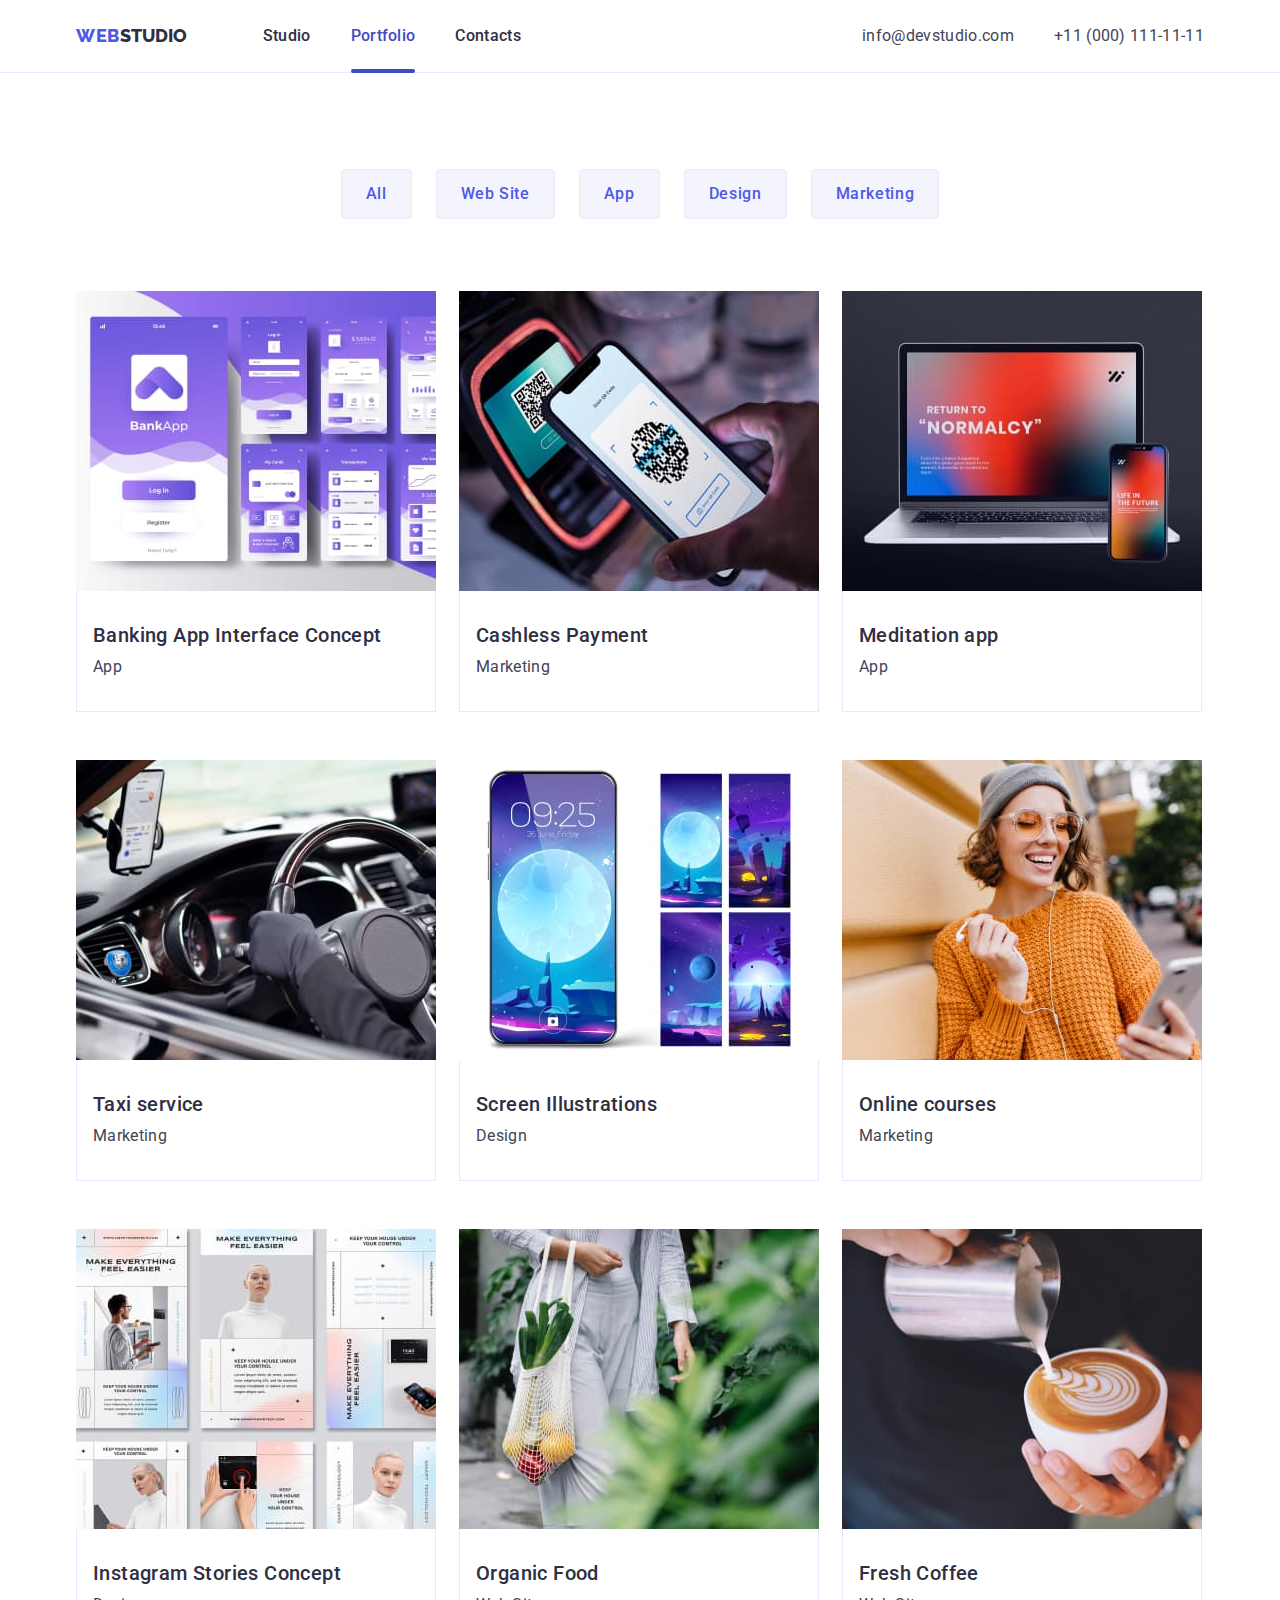
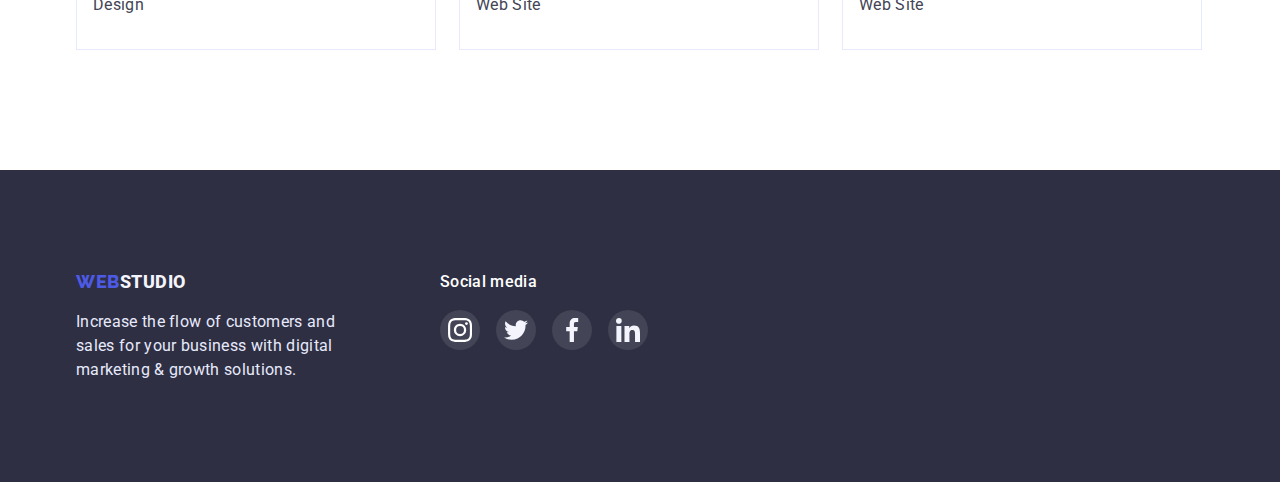
==== portfolio.html @ 7a806e2a "Initial commit" ====
<!DOCTYPE html>
<html lang="en">
  <head>
    <meta charset="UTF-8" />
    <meta http-equiv="X-UA-Compatible" content="IE=edge" />
    <meta name="viewport" content="width=device-width, initial-scale=1.0" />
    <title>Document</title>
    <link rel="preconnect" href="https://fonts.googleapis.com" />
    <link rel="preconnect" href="https://fonts.gstatic.com" crossorigin />
    <link
      rel="stylesheet"
      href="https://cdnjs.cloudflare.com/ajax/libs/modern-normalize/1.1.0/modern-normalize.css"
      integrity="sha512-Y0MM+V6ymRKN2zStTqzQ227DWhhp4Mzdo6gnlRnuaNCbc+YN/ZH0sBCLTM4M0oSy9c9VKiCvd4Jk44aCLrNS5Q=="
      crossorigin="anonymous"
      referrerpolicy="no-referrer"
    />
    <link
      href="https://fonts.googleapis.com/css2?family=Raleway:wght@400;500;600;700;800&family=Roboto:wght@400;500;700&display=swap"
      rel="stylesheet"
    />
    <link rel="stylesheet" href="./css/styles.css" />
  </head>
  <body>
    <header class="header">
      <div class="container header-container">
        <nav class="header-navigation">
          <a href="./index.html" class="header-logo link"
            ><span class="logo-blue">Web</span>Studio</a
          >
          <ul class="header-list list">
            <li class="header-item">
              <a href="./index.html" class="header-link link">Studio</a>
            </li>
            <li class="header-item">
              <a href="./portfolio.html" class="header-link link current"
                >Portfolio</a
              >
            </li>
            <li class="header-item">
              <a href="" class="header-link link">Contacts</a>
            </li>
          </ul>
        </nav>
        <address>
          <ul class="list contacts-list">
            <li>
              <a href="mailto:info@devstudio.com" class="header-email link"
                >info@devstudio.com</a
              >
            </li>
            <li>
              <a href="tel:+110001111111" class="header-tel link"
                >+11 (000) 111-11-11</a
              >
            </li>
          </ul>
        </address>
      </div>
    </header>
    <main>
      <!-- наши проекты -->
      <section class="projects">
        <div class="container">
          <h1 class="projects-title">Projects</h1>

          <ul class="projects-list list">
            <li class="projects-item">
              <button class="projects-button" type="button">All</button>
            </li>
            <li class="projects-item">
              <button class="projects-button" type="button">Web Site</button>
            </li>
            <li class="projects-item">
              <button class="projects-button" type="button">App</button>
            </li>
            <li class="projects-item">
              <button class="projects-button" type="button">Design</button>
            </li>
            <li class="projects-item">
              <button class="projects-button" type="button">Marketing</button>
            </li>
          </ul>

          <!-- примеры работ -->

          <ul class="jobs-list list">
            <li class="jobs-item">
              <a class="jobs-link link" href="./index.html">
                <div class="jobs-pic-thumb">
                  <img
                    class="jobs-pic"
                    src="./images/bank-app.jpg"
                    alt="bank-app screenshot"
                    width="360"
                  />
                  <div class="overlay">
                    <p class="text-absolute">
                      14 Stylish and User-Friendly App Design Concepts · Task
                      Manager App · Calorie Tracker App · Exotic Fruit Ecommerce
                      App · Cloud Storage App
                    </p>
                  </div>
                </div>
                <div class="jobs-information">
                  <h2 class="jobs-aftertitle">Banking App Interface Concept</h2>
                  <p class="jobs-paragraph">App</p>
                </div>
              </a>
            </li>
            <li class="jobs-item">
              <a class="jobs-link link" href="index.html">
                <div class="jobs-pic-thumb">
                  <img
                    class="jobs-pic"
                    src="./images/cashless-payment.jpg"
                    alt="cashless payment screen"
                    width="360"
                  />

                  <div class="overlay">
                    <p class="text-absolute">
                      14 Stylish and User-Friendly App Design Concepts · Task
                      Manager App · Calorie Tracker App · Exotic Fruit Ecommerce
                      App · Cloud Storage App
                    </p>
                  </div>
                </div>

                <div class="jobs-information">
                  <h2 class="jobs-aftertitle">Cashless Payment</h2>
                  <p class="jobs-paragraph">Marketing</p>
                </div>
              </a>
            </li>
            <li class="jobs-item">
              <a class="jobs-link link" href="./index.html">
                <div class="jobs-pic-thumb">
                  <img
                    class="jobs-pic"
                    src="./images/meditation-app.jpg"
                    alt="desktop and mobile aplications screens"
                    width="360"
                  />
                  <div class="overlay">
                    <p class="text-absolute">
                      14 Stylish and User-Friendly App Design Concepts · Task
                      Manager App · Calorie Tracker App · Exotic Fruit Ecommerce
                      App · Cloud Storage App
                    </p>
                  </div>
                </div>

                <div class="jobs-information">
                  <h2 class="jobs-aftertitle">Meditation app</h2>
                  <p class="jobs-paragraph">App</p>
                </div>
              </a>
            </li>
            <li class="jobs-item">
              <a class="jobs-link link" href="">
                <div class="jobs-pic-thumb">
                  <img
                    class="jobs-pic"
                    src="./images/taxi-service.jpg"
                    alt="Taxi image"
                    width="360"
                  />
                  <div class="overlay">
                    <p class="text-absolute">
                      14 Stylish and User-Friendly App Design Concepts · Task
                      Manager App · Calorie Tracker App · Exotic Fruit Ecommerce
                      App · Cloud Storage App
                    </p>
                  </div>
                </div>
                <div class="jobs-information">
                  <h2 class="jobs-aftertitle">Taxi service</h2>
                  <p class="jobs-paragraph">Marketing</p>
                </div>
              </a>
            </li>
            <li class="jobs-item">
              <a class="jobs-link link" href="">
                <div class="jobs-pic-thumb">
                  <img
                    class="jobs-pic"
                    src="./images/screen-illustrations.jpg"
                    alt="mobile app screen illustration"
                    width="360"
                  />
                  <div class="overlay">
                    <p class="text-absolute">
                      14 Stylish and User-Friendly App Design Concepts · Task
                      Manager App · Calorie Tracker App · Exotic Fruit Ecommerce
                      App · Cloud Storage App
                    </p>
                  </div>
                </div>
                <div class="jobs-information">
                  <h2 class="jobs-aftertitle">Screen Illustrations</h2>
                  <p class="jobs-paragraph">Design</p>
                </div>
              </a>
            </li>
            <li class="jobs-item">
              <a class="jobs-link link" href="">
                <div class="jobs-pic-thumb">
                  <img
                    class="jobs-pic"
                    src="./images/online-courses.jpg"
                    alt="girl with headphones"
                  />
                  <div class="overlay">
                    <p class="text-absolute">
                      14 Stylish and User-Friendly App Design Concepts · Task
                      Manager App · Calorie Tracker App · Exotic Fruit Ecommerce
                      App · Cloud Storage App
                    </p>
                  </div>
                </div>
                <div class="jobs-information">
                  <h2 class="jobs-aftertitle">Online courses</h2>
                  <p class="jobs-paragraph">Marketing</p>
                </div>
              </a>
            </li>
            <li class="jobs-item">
              <a class="jobs-link link" href="">
                <div class="jobs-pic-thumb">
                  <img
                    class="jobs-pic"
                    src="./images/isnta-stories.jpg"
                    alt="instagram stories design"
                    width="360"
                  />
                  <div class="overlay">
                    <p class="text-absolute">
                      14 Stylish and User-Friendly App Design Concepts · Task
                      Manager App · Calorie Tracker App · Exotic Fruit Ecommerce
                      App · Cloud Storage App
                    </p>
                  </div>
                </div>
                <div class="jobs-information">
                  <h2 class="jobs-aftertitle">Instagram Stories Concept</h2>
                  <p class="jobs-paragraph">Design</p>
                </div>
              </a>
            </li>
            <li class="jobs-item">
              <a class="jobs-link link" href="">
                <div class="jobs-pic-thumb">
                  <img
                    class="jobs-pic"
                    src="./images/organic-food.jpg"
                    alt="healthy food"
                    width="360"
                  />
                  <div class="overlay">
                    <p class="text-absolute">
                      14 Stylish and User-Friendly App Design Concepts · Task
                      Manager App · Calorie Tracker App · Exotic Fruit Ecommerce
                      App · Cloud Storage App
                    </p>
                  </div>
                </div>
                <div class="jobs-information">
                  <h2 class="jobs-aftertitle">Organic Food</h2>
                  <p class="jobs-paragraph">Web Site</p>
                </div>
              </a>
            </li>
            <li class="jobs-item">
              <a class="jobs-link link" href="">
                <div class="jobs-pic-thumb">
                  <img
                    class="jobs-pic"
                    src="./images/fresh-coffee.jpg"
                    alt="fresh-coffee"
                    width="360"
                  />
                  <div class="overlay">
                    <p class="text-absolute">
                      14 Stylish and User-Friendly App Design Concepts · Task
                      Manager App · Calorie Tracker App · Exotic Fruit Ecommerce
                      App · Cloud Storage App
                    </p>
                  </div>
                </div>
                <div class="jobs-information">
                  <h2 class="jobs-aftertitle">Fresh Coffee</h2>
                  <p class="jobs-paragraph">Web Site</p>
                </div>
              </a>
            </li>
          </ul>
        </div>
      </section>
    </main>
    <footer class="footer">
      <div class="container footer-flex">
        <div class="footer-container">
          <a href="./index.html" class="footer-logo link"
            ><span class="logo-blue">Web</span>Studio</a
          >
          <p class="footer-paragraph">
            Increase the flow of customers and sales for your business with
            digital marketing & growth solutions.
          </p>
        </div>
        <div class="footer-links">
          <span class="footer-title">Social media</span>
          <ul class="footer-links-list list">
            <li class="footer-links-item">
              <a href="">
                <svg class="footer-social-icon">
                  <use href="./images/icons.svg#icon-instagram-2"></use>
                </svg>
              </a>
            </li>
            <li class="footer-links-item">
              <a href="">
                <svg class="footer-social-icon">
                  <use href="./images/icons.svg#icon-twitter-1"></use>
                </svg>
              </a>
            </li>
            <li class="footer-links-item">
              <a href="">
                <svg class="footer-social-icon">
                  <use href="./images/icons.svg#icon-facebook-1"></use>
                </svg>
              </a>
            </li>
            <li class="footer-links-item">
              <a href="">
                <svg class="footer-social-icon">
                  <use href="./images/icons.svg#icon-linkedin-1"></use>
                </svg>
              </a>
            </li>
          </ul>
        </div>
      </div>
    </footer>
  </body>
</html>
---- css/styles.css ----
:root {
  --primary-text-color: #2e2f42;
  --action-color: #404bbf;
  --primary-bg-color: #ffffff;
  --secondary-bg-color: #f4f4fd;
  --hero-color: #2e2f42;
}

p,
h1,
h2,
h3,
h4,
h5,
h6 {
  margin: 0;
}
ul {
  padding-left: 0;
  margin: 0;
}

button {
  cursor: pointer;
}
address {
  font-style: normal;
}

image {
  display: block;
  max-width: 100%;
  height: auto;
}
.container {
  width: 1158px;
  padding-left: 15px;
  padding-right: 15px;
  margin: 0 auto;
}

body {
  font-family: "Roboto", sans-serif;
}

.link {
  text-decoration: none;
}
.list {
  list-style: none;
}
.header {
  background-color: var(--primary-bg-color);
  padding-top: 24px;
  padding-bottom: 24px;
  border-bottom: 1px solid #e7e9fc;
}

.header-container {
  display: flex;
}
.header-navigation {
  display: flex;
  margin-right: auto;
}

.header-logo {
  font-family: "Raleway";
  font-style: normal;
  font-weight: 800;
  font-size: 18px;
  line-height: 1.33;
  text-transform: uppercase;
  color: var(--primary-text-color);
  margin-right: 76px;
}

.logo-blue {
  font-family: "Raleway";
  font-weight: 800;
  font-size: 18px;
  line-height: 1.33;
  letter-spacing: 0.03em;
  text-transform: uppercase;
  color: #4d5ae5;
}

.header-list {
  display: flex;
  gap: 40px;
}

.header-item {
}

.header-link {
  position: relative;
  font-weight: 500;
  font-size: 16px;
  line-height: 1.5;
  letter-spacing: 0.02em;
  color: var(--primary-text-color);
  transition-property: color;
  transition-duration: 250ms;
  transition-timing-function: cubic-bezier(0.4, 0, 0.2, 1);
}

.header-link:hover,
.header-link:focus {
  color: var(--action-color);
}

.current::after {
  display: block;
  position: absolute;
  width: 100%;
  height: 4px;
  left: 0px;
  top: 43px;
  background: #404bbf;
  border-radius: 2px;
  content: "";
}

.header-link.current {
  color: var(--action-color);
}
.contacts-list {
  display: flex;
}

.header-email {
  font-style: normal;
  font-size: 16px;
  line-height: 1.5;
  letter-spacing: 0.02em;
  color: #434455;
  transition-property: color;
  transition-duration: 250ms;
  transition-timing-function: cubic-bezier(0.4, 0, 0.2, 1);
}
.header-email:hover,
.header-email:focus {
  color: var(--action-color);
}

.header-tel {
  font-style: normal;
  font-size: 16px;
  line-height: 1.5;
  letter-spacing: 0.02em;
  color: #434455;
  margin-left: 40px;
}

/* hero */
.hero {
  padding-bottom: 188px;
  padding-top: 188px;
  text-align: center;
  background-image: linear-gradient(
      rgba(46, 47, 66, 0.7),
      rgba(46, 47, 66, 0.7)
    ),
    url(../images/hero-bg.jpg);
  max-width: 1440px;
  margin: 0 auto;
  background-repeat: no-repeat;
  background-position: center;
}

.hero-title {
  font-weight: 700;
  font-size: 56px;
  line-height: 1.07;
  text-align: center;
  letter-spacing: 0.02em;
  color: white;
}

.hero-button {
  width: 169px;
  height: 56px;
  background: #4d5ae5;
  border-radius: 4px;
  font-weight: 500;
  font-size: 16px;
  line-height: 1.5;
  letter-spacing: 0.04em;
  color: #ffffff;
  margin-top: 48px;
  padding: 0;
  border: 1px solid transparent;
  transition-property: color;
  transition-duration: 250ms;
  transition-timing-function: cubic-bezier(0.4, 0, 0.2, 1);
}

.hero-button:hover,
.hero-button:focus {
  background-color: var(--action-color);
}

/* advantages section */
.advantage {
  padding-top: 120px;
}

.advantage-title {
  display: none;
}

.advantage-list {
  display: flex;
}

.advantage-item {
  width: 264px;
}
.advantage .advantage-item:not(:last-child) {
  margin-right: 30px;
}

.advantage-item-title {
  font-weight: 500;
  font-size: 20px;
  line-height: 1.2;
  letter-spacing: 0.02em;
  color: var(--primary-text-color);
}

.advantage-icon-sec {
  display: flex;
  justify-content: center;
  align-items: center;
  width: 264px;
  height: 112px;
  background-color: #f4f4fd;
  margin-bottom: 8px;
}
.advantage-icon {
  width: 60px;
  height: 64px;
}

.advantage-paragraph {
  font-size: 16px;
  line-height: 1.5;
  letter-spacing: 0.02em;
  color: #434455;
  margin-top: 8px;
}

/* what we are doing/ our services */
.container-services {
  width: 1158px;
  margin: 0 auto;
}
.services {
  padding-top: 120px;
  padding-bottom: 120px;
}

.services-title {
  font-weight: 700;
  font-size: 36px;
  line-height: 1.11;
  text-align: center;
  letter-spacing: 0.02em;
  text-transform: capitalize;
  color: var(--primary-text-color);
  margin-bottom: 72px;
}

.services-list {
  display: flex;
  gap: 24px;
}

.services-item {
}
.services-pic {
}

/* team */

.team {
  background-color: var(--secondary-bg-color);
  padding-bottom: 120px;
  padding-top: 120px;
}

.team-title {
  font-weight: 700;
  font-size: 36px;
  line-height: 1.11;
  text-align: center;
  letter-spacing: 0.02em;
  text-transform: capitalize;
  color: var(--primary-text-color);
  margin-bottom: 72px;
}

.team-list {
  display: flex;
}

.team-item {
  background-color: var(--primary-bg-color);
  width: 264px;
  box-shadow: 0px 1px 6px rgba(46, 47, 66, 0.08),
    0px 1px 1px rgba(46, 47, 66, 0.16), 0px 2px 1px rgba(46, 47, 66, 0.08);
  border-radius: 0px 0px 4px 4px;
  margin-right: 24px;
}
.team-item:last-child {
  margin-right: 0px;
}
.team-image {
}

.team-information {
  padding-top: 32px;
  padding-bottom: 32px;
}
.team-name {
  font-weight: 500;
  font-size: 20px;
  line-height: 1.2;
  text-align: center;
  letter-spacing: 0.02em;
  color: var(--primary-text-color);
  margin-bottom: 8px;
}
.team-position {
  font-size: 16px;
  line-height: 1.5;
  text-align: center;
  letter-spacing: 0.02em;
  color: #434455;
}

.icons-container {
  width: 232;
  margin-right: auto;
  margin-left: auto;
  margin-top: 8px;
}
.icon-flex-box {
  display: flex;
  justify-content: center;
  gap: 24px;
}
.icon-mini-box {
}
.team-socials {
  display: flex;
  justify-content: center;
  align-items: center;
  width: 40px;
  height: 40px;
  background-color: #404bbf;
  border-radius: 50%;
  transition-property: background-color;
  transition-duration: 250ms;
  transition-timing-function: cubic-bezier(0.4, 0, 0.2, 1);
}
.team-socials:hover,
.team-socials:focus {
  background-color: #4d5ae5;
}

.team-social-icon {
  width: 16px;
  height: 16px;
  fill: #f4f4fd;
}

/* footer */
.footer {
  background: var(--hero-color);
  padding-top: 100px;
  padding-bottom: 100px;
}
.footer-logo {
  font-weight: 800;
  font-size: 18px;
  line-height: 1.16;
  letter-spacing: 0.03em;
  text-transform: uppercase;
  color: #f4f4fd;
  margin-bottom: 16px;
  display: block;
}

.footer-paragraph {
  font-size: 16px;
  line-height: 1.5;
  letter-spacing: 0.02em;
  color: #e7e9fc;
  width: 264px;
}
.footer-flex {
  display: flex;
}
.footer-links {
  text-align: start;
  display: inline-block;
  margin-left: 100px;
}
.footer-title {
  font-family: "Roboto";
  font-weight: 500;
  font-size: 16px;
  line-height: 1.5;
  letter-spacing: 0.02em;
  color: #ffffff;
}
.footer-links-list {
  display: flex;
  gap: 16px;
  margin-top: 16px;
}
.footer-links-item {
  display: flex;
  width: 40px;
  height: 40px;
  border-radius: 50%;
  background-color: rgba(255, 255, 255, 0.1);
  justify-content: center;
  align-items: center;
  transition-property: background-color;
  transition-duration: 250ms;
  transition-timing-function: cubic-bezier(0.4, 0, 0.2, 1);
}

.footer-social-icon {
  width: 24px;
  height: 24px;
  display: flex;
  background-position: center;
  fill: #ffffff;
}

.footer-links-item:is(:hover, :focus) {
  background-color: #31D0AA;
}

/* customers */
.customer-sec {
  padding-top: 130px;
  padding-bottom: 120px;
}

.customer-title {
  font-weight: 700;
  font-size: 36px;
  line-height: 1.11;
  text-align: center;
  letter-spacing: 0.02em;
  text-transform: capitalize;
  color: var(--primary-text-color);
  margin-bottom: 72px;
}

.customer-list {
  display: flex;
  gap: 24px;
}

.customer-icon {
  fill: #afb1b8;
}

.customer-box {
  display: flex;
  justify-content: center;
  align-items: center;
  width: 168px;
  height: 88px;
  border: 1px solid #8e8f99;
  border-radius: 4px;

  transition-property: border-color;
  transition-duration: 250ms;
  transition-timing-function: cubic-bezier(0.4, 0, 0.2, 1);

  transition-property: fill;
  transition-duration: 250ms;
  transition-timing-function: cubic-bezier(0.4, 0, 0.2, 1);
}

.customer-box:is(:hover, :focus) {
  border-color: #404bbf;
}
.customer-box:is(:hover, :focus) .customer-icon {
  fill: #404bbf;
}

/* modal */
.backdrop {
  position: fixed;
  top: 0px;
  width: 100%;
  height: 100%;
  background-color: rgba(46, 47, 66, 0.4);
  transition: opacity 250ms linear, visibility 250ms linear;
}
.modal {
  background-color: #fff;
  width: 408px;
  min-height: 516px;
  position: absolute;
  top: 50%;
  left: 50%;
  transform: translate(-50%, -50%) scale(1);
  border-radius: 4px;
  padding: 24px;
  transition: transform 250ms linear;
}

.backdrop.is-hidden.modal {
  transform: translate(-50%, -50%) scale(1.1);
}
.modal-close {
  width: 24px;
  height: 24px;
  background-color: #e7e9fc;
  border-radius: 50%;
  display: flex;
  align-items: center;
  justify-content: center;
  margin-left: auto;
  padding: 0;
  border: 1px solid rgba(0, 0, 0, 0.1);
}

.modal-close:is(:hover, :focus) {
  background-color: var(--action-color);
}
.modal-close:is(:hover, :focus) .modal-close-icon {
  fill: #f4f4fd;
}

.modal-close-icon {
  fill: #2e2f42;
  width: 8px;
  height: 8px;
}
.is-hidden {
  opacity: 0;
  visibility: hidden;
  pointer-events: none;
}
/* portfolio */

.projects {
  background-color: var(--primary-bg-color);
  padding-top: 96px;
  padding-bottom: 120px;
}

.projects-title {
  display: none;
}

.projects-list {
  display: flex;
  justify-content: center;
  margin-bottom: 72px;
}

.projects-item {
  margin-left: 24px;
}
.projects-item:first-child {
  margin-left: 0;
}
.projects-button {
  padding-top: 12px;
  padding-right: 24px;
  padding-bottom: 12px;
  padding-left: 24px;
  background: #f4f4fd;
  border: 1px solid #e7e9fc;
  border-radius: 4px;
  font-weight: 500;
  font-size: 16px;
  line-height: 1.5;
  align-items: center;
  text-align: center;
  letter-spacing: 0.04em;
  color: #4d5ae5;
  cursor: pointer;

  transition-property: background-color;
  transition-duration: 250ms;
  transition-timing-function: cubic-bezier(0.4, 0, 0.2, 1);

  transition-property: color;
  transition-duration: 250ms;
  transition-timing-function: cubic-bezier(0.4, 0, 0.2, 1);

  transition-property: box-shadow;
  transition-duration: 250ms;
  transition-timing-function: cubic-bezier(0.4, 0, 0.2, 1);
}
.projects-button:hover,
.projects-button:focus {
  background-color: #404bbf;
  color: #ffffff;
  box-shadow: 0px 3px 1px rgba(0, 0, 0, 0.1), 0px 2px 1px rgba(0, 0, 0, 0.08),
    0px 2px 2px rgba(0, 0, 0, 0.12);
}

/* наши работы */

.jobs-title {
  display: none;
}

.jobs-pic-thumb {
  overflow: hidden;
  position: relative;
}
.jobs-list {
  display: flex;
  flex-wrap: wrap;
  column-gap: 23px;
  row-gap: 48px;
  position: relative;
}

.jobs-item:is(:hover, :focus) .overlay {
  transform: translatey(0);
}

.overlay {
  position: absolute;
  top: 0px;
  padding: 40px 32px 164px 32px;
  width: 100%;
  height: 100%;
  background-color: #4d5ae5;

  transform: translatey(100%);
  transition: transform 250ms linear;
  transition-timing-function: cubic-bezier(0.4, 0, 0.2, 1);
}

.text-absolute {
  font-style: normal;
  font-size: 16px;
  line-height: 1.5;
  letter-spacing: 0.02em;
  color: #f4f4fd;
}

.jobs-item {
}

.jobs-link {
  display: block;

  transition-property: box-shadow;
  transition-duration: 250ms;
  transition-timing-function: cubic-bezier(0.4, 0, 0.2, 1);
}

.jobs-link:hover,
.jobs-link:focus {
  box-shadow: 0px 1px 6px rgba(46, 47, 66, 0.08),
    0px 1px 1px rgba(46, 47, 66, 0.16), 0px 2px 1px rgba(46, 47, 66, 0.08);
}

.jobs-pic {
  display: block;
  max-width: 100%;
  height: auto;
  overflow: hidden;
}

.jobs-aftertitle {
  font-weight: 500;
  font-size: 20px;
  line-height: 1.2;
  letter-spacing: 0.02em;
  color: #2e2f42;
  margin-bottom: 8px;
}

.jobs-paragraph {
  font-size: 16px;
  line-height: 1.5;
  letter-spacing: 0.02em;
  color: #434455;
}

.jobs-information {
  padding: 32px 16px 32px 16px;
  border-left: 1px solid #e7e9fc;
  border-right: 1px solid #e7e9fc;
  border-bottom: 1px solid #e7e9fc;
}
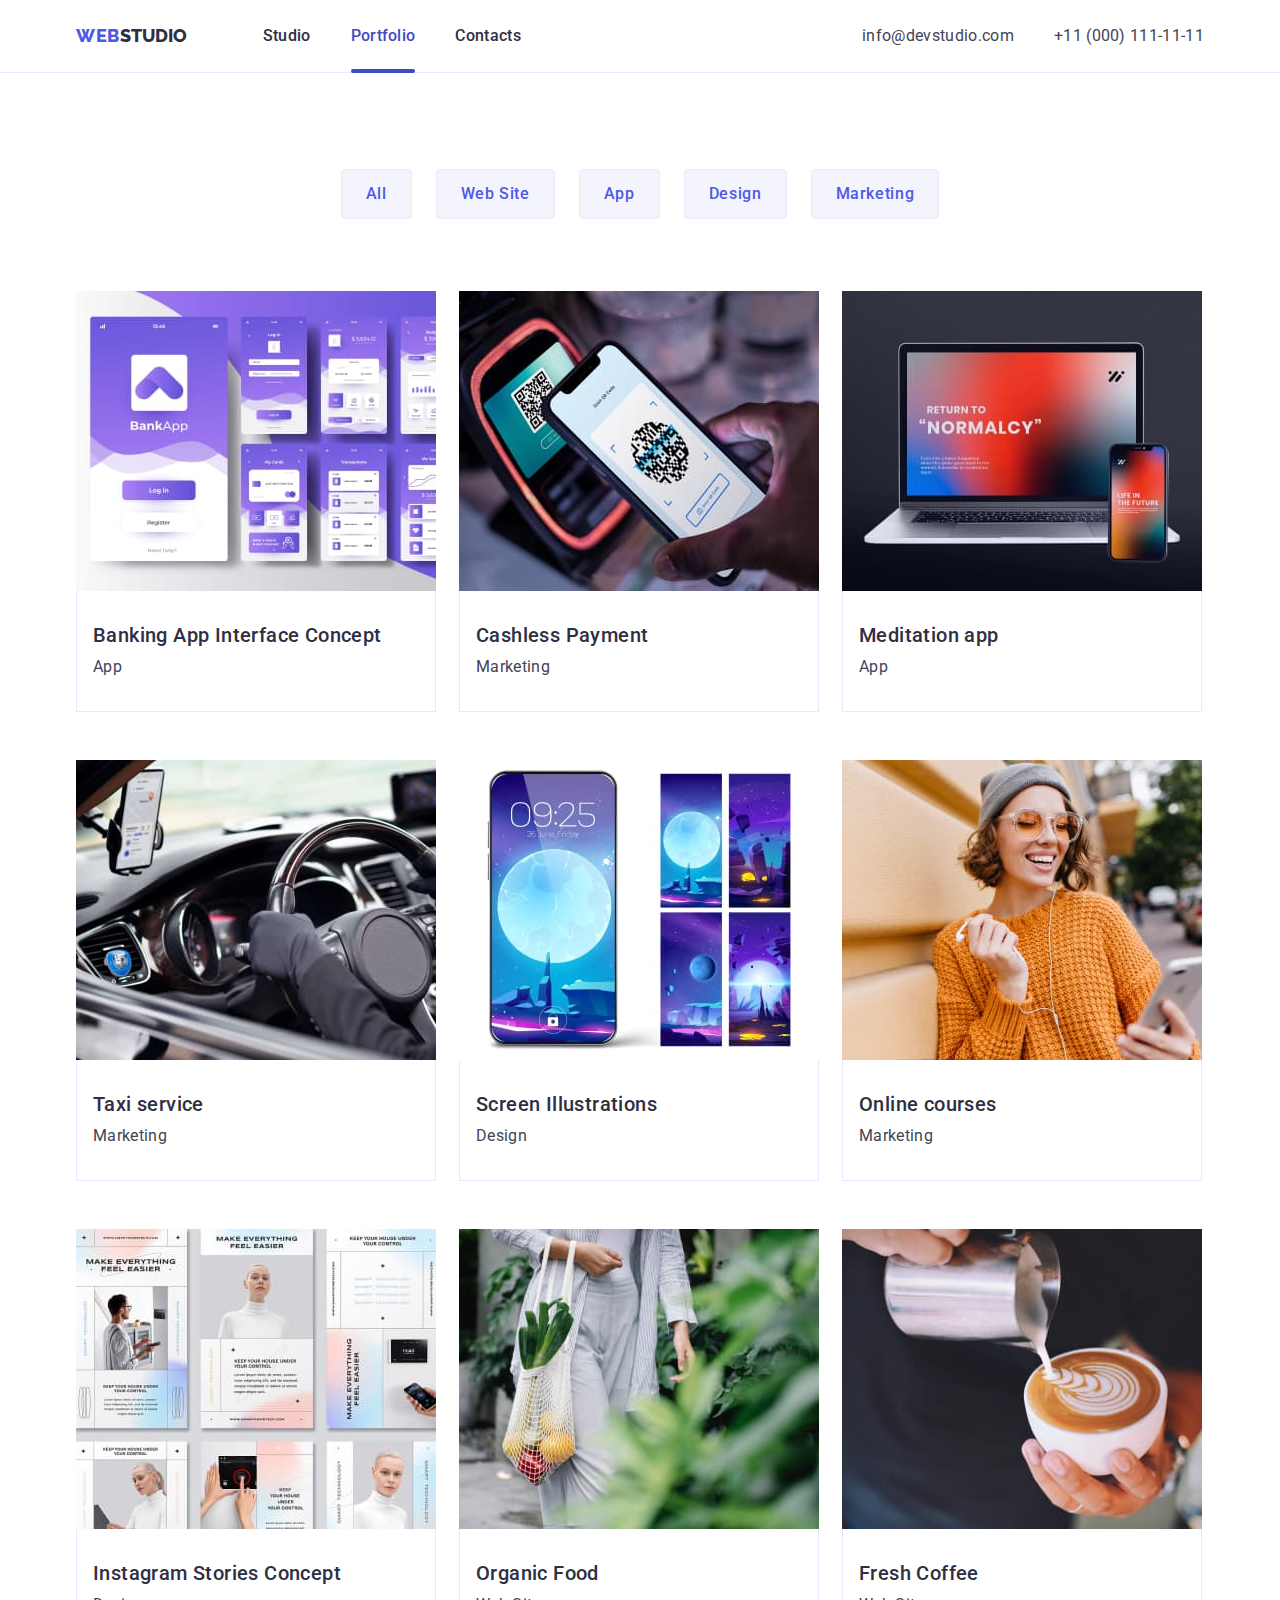
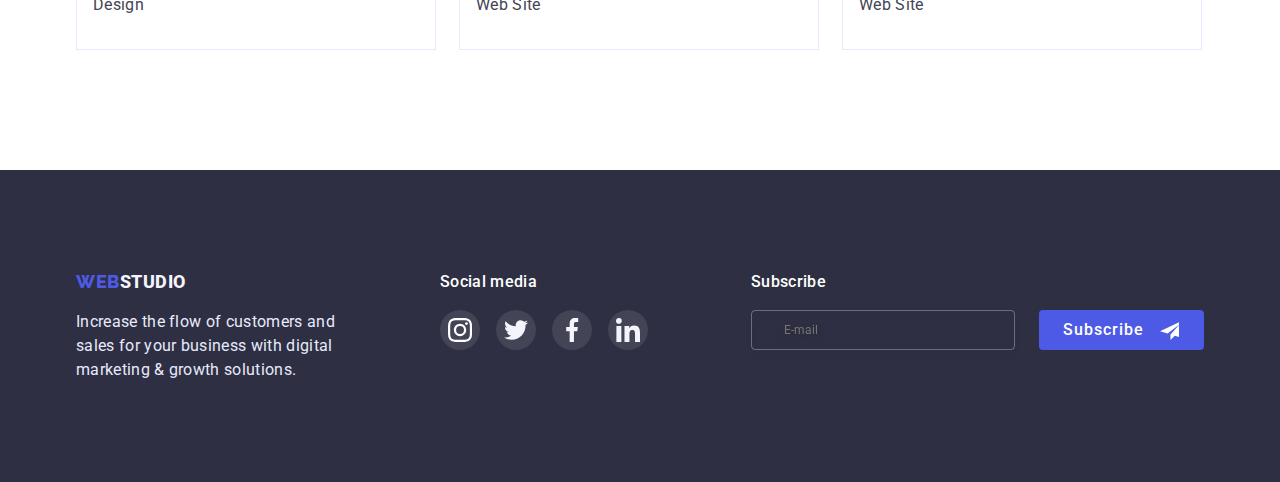
==== commit 360fcc42: "hw6 changes impleneted" ====
--- a/portfolio.html
+++ b/portfolio.html
@@ -297,7 +297,7 @@
         </div>
       </section>
     </main>
-    <footer class="footer">
+   <footer class="footer">
       <div class="container footer-flex">
         <div class="footer-container">
           <a href="./index.html" class="footer-logo link"
@@ -309,7 +309,7 @@
           </p>
         </div>
         <div class="footer-links">
-          <span class="footer-title">Social media</span>
+          <strong class="footer-title">Social media</strong>
           <ul class="footer-links-list list">
             <li class="footer-links-item">
               <a href="">
@@ -341,6 +341,32 @@
             </li>
           </ul>
         </div>
+        <div class="footer-subscribe">
+          <strong class="footer-title">Subscribe</strong>
+          <form class="footer-form">
+            <input
+              type="email"
+              name="email"
+              placeholder="E-mail"
+              class="footer-email"
+            />
+            <!-- <input type="button" name="button" class="footer-button" value="Subscribe"> -->
+            <button type="submit" class="footer-button">
+              Subscribe<svg
+                class="subscribe-icon"
+                xmlns="http://www.w3.org/2000/svg"
+                width="24"
+                height="24"
+                fill="none"
+              >
+                <path
+                  fill="#fff"
+                  d="M24 2 0 13.25l7.67 2.367L19.5 6.375l-8.998 10.116.007.003-.009-.003V22l4.301-4.182 5.45 1.682L24 2Z"
+                />
+              </svg>
+            </button>
+          </form>
+        </div>
       </div>
     </footer>
   </body>
--- a/css/styles.css
+++ b/css/styles.css
@@ -443,7 +443,90 @@
 }
 
 .footer-links-item:is(:hover, :focus) {
-  background-color: #31D0AA;
+  background-color: #31d0aa;
+}
+
+.footer-subscribe {
+  text-align: start;
+  display: inline-block;
+  margin-left: auto;
+}
+
+.footer-form {
+  display: flex;
+  margin-top: 16px;
+}
+
+.footer-email {
+  height: 40px;
+  width: 264px;
+  background-color: transparent;
+  border-radius: 4px;
+  outline: none;
+  border: 1px solid rgba(255, 255, 255, 0.3);
+  filter: drop-shadow(0px 4px 4px rgba(0, 0, 0, 0.15));
+  border-radius: 4px;
+  font-size: 12px;
+  line-height: 2;
+  padding-top: 8px;
+  padding-bottom: 8px;
+  padding-left: 16px;
+  color: #ffffff;
+}
+
+.footer-button {
+  box-sizing: border-box;
+  width: 165px;
+  height: 40px;
+  background: #4d5ae5;
+  justify-content: center;
+  outline: none;
+  padding-top: 8px;
+  padding-bottom: 8px;
+  padding-left: 24px;
+  padding-right: 25px;
+  outline: none;
+  margin-left: 24px;
+  font-weight: 500;
+  font-size: 16px;
+  line-height: 1.5;
+  color: #ffffff;
+  display: flex;
+  align-items: center;
+  text-align: center;
+  letter-spacing: 0.06em;
+  border: none;
+  border-radius: 4px;
+  gap: 16px;
+}
+
+.footer-button:hover {
+  background-color: #404bbf;
+}
+
+/* position: relative; */
+/* padding: 8px 64px 8px 24px;
+  border: none;
+  background: #4D5AE5;
+  border-radius: 4px;
+  color: #FFFFFF;
+  font-weight: 500;
+  font-size: 16px;
+  line-height: 1.5;
+  outline: none; */
+
+.subscribe-icon {
+  justify-content: center;
+
+  /* left: 117px;
+  position: absolute; */
+}
+
+.footer-email::placeholder {
+  padding: 8px 212px 8px 16px;
+  font-weight: 400;
+  font-size: 12px;
+  line-height: 2;
 }
 
 /* customers */
@@ -491,6 +574,7 @@
 }
 
 .customer-box:is(:hover, :focus) {
+  outline: none;
   border-color: #404bbf;
 }
 .customer-box:is(:hover, :focus) .customer-icon {
@@ -515,7 +599,7 @@
   left: 50%;
   transform: translate(-50%, -50%) scale(1);
   border-radius: 4px;
-  padding: 24px;
+  padding:72px 24px 24px 24px;
   transition: transform 250ms linear;
 }
 
@@ -533,6 +617,9 @@
   margin-left: auto;
   padding: 0;
   border: 1px solid rgba(0, 0, 0, 0.1);
+  position: absolute;
+  top: 24px;
+  right: 24px;
 }
 
 .modal-close:is(:hover, :focus) {
@@ -552,6 +639,172 @@
   visibility: hidden;
   pointer-events: none;
 }
+.modal-title {
+  font-weight: 500;
+  font-size: 16px;
+  line-height: 1.5;
+  text-align: center;
+  letter-spacing: 0.02em;
+  color: #2e2f42;
+  margin-bottom: 16px;
+}
+.modal-form {
+}
+.modal-input {
+  padding-left: 44px;
+  height: 40px;
+  width: 100%;
+  background-color: transparent;
+  border-radius: 4px;
+  border: 1px solid rgba(33, 33, 33, 0.2);
+  outline: none;
+  position: relative;
+  transition-property: border-color;
+  transition-duration: 250ms;
+  transition-timing-function: cubic-bezier(0.4, 0, 0.2, 1);
+}
+
+.modal-field {
+  margin-bottom: 8px;
+}
+.input-wrap {
+  position: relative;
+}
+
+.modal-icon {
+  margin-left: 19px;
+  width: 18px;
+  height: 18px;
+  position: absolute;
+  top: 50%;
+  left: 5px;
+  transform: translateY(-50%);
+  transition-property: border-color;
+  transition-duration: 250ms;
+  transition-timing-function: cubic-bezier(0.4, 0, 0.2, 1);
+}
+.modal-input:focus,
+.modal-input:hover {
+  border-color: var(--action-color);
+}
+.modal-input:focus + .modal-icon {
+  fill: var(--action-color);
+}
+
+.modal-label {
+  font-size: 12px;
+  line-height: 1.17;
+  letter-spacing: 0.04em;
+  color: #8e8f99;
+  padding-bottom: 4px;
+  display: inline-block;
+}
+.modal-comment-textarea {
+  resize: none;
+  height: 120px;
+  margin-bottom: 8px;
+  width: 100%;
+  background-color: #fcfcfc;
+  border-radius: 4px;
+  border: 1px solid rgba(33, 33, 33, 0.2);
+  font-size: 12px;
+  line-height: 1.17;
+  letter-spacing: 0.04em;
+  color: black;
+  padding-top: 8px;
+  padding-left: 16px;
+}
+
+.modal-comment-textarea:focus,
+.modal-comment-textarea:hover {
+  outline: none;
+  border-color: var(--action-color);
+  
+}
+
+.modal-input-comment::placeholder {
+  font-size: 12px;
+  text-align: center;
+  position: absolute;
+  color: rgba(117, 117, 117, 0.5);
+}
+
+.modal-checkbox {
+  display: flex;
+  gap: 8px;
+  margin-bottom: 24px;
+}
+.modal-checkbox-text {
+  font-weight: 400;
+  font-size: 12px;
+  line-height: 1.17;
+  letter-spacing: 0.04em;
+  color: #757575;
+  display: flex;
+  align-items: end;
+  position: relative;
+}
+.modal-checkbox-text::before {
+  content: "";
+  border: 1.25px solid #2e2f42;
+  width: 16px;
+  height: 16px;
+  border-radius: 2px;
+  margin-right: 8px;
+}
+.input-check {
+  display: none;
+}
+
+.input-check:checked + .modal-checkbox-text::before {
+  background-color: #404bbf;
+  background-image: url(../images/tick.svg);
+  background-repeat: no-repeat;
+  background-position: center;
+  border-color: #404bbf;
+}
+.modal-checkbox-link {
+  color: #4d5ae5;
+  font-weight: 400;
+  font-size: 12px;
+  line-height: 1.17;
+  letter-spacing: 0.04em;
+  margin-left: 7px;
+}
+
+.modal-submit-button {
+  display: block;
+  margin: auto;
+
+  padding: 16px 32px 16px 32px;
+  align-items: center;
+  text-align: center;
+  background-color: #4d5ae5;
+  color: white;
+  border: none;
+
+  box-shadow: 0px 4px 4px rgba(0, 0, 0, 0.15);
+  border-radius: 4px;
+}
+
+.modal-submit-button:hover {
+  background-color: #404bbf;
+}
+
+.send-text {
+  margin: auto;
+  display: inline-block;
+  width: 105px;
+  height: 24px;
+  font-weight: 500;
+  font-size: 16px;
+  line-height: 1.5;
+  text-align: center;
+  letter-spacing: 0.04em;
+  margin: auto;
+  color: #ffffff;
+}
+
 /* portfolio */
 
 .projects {
